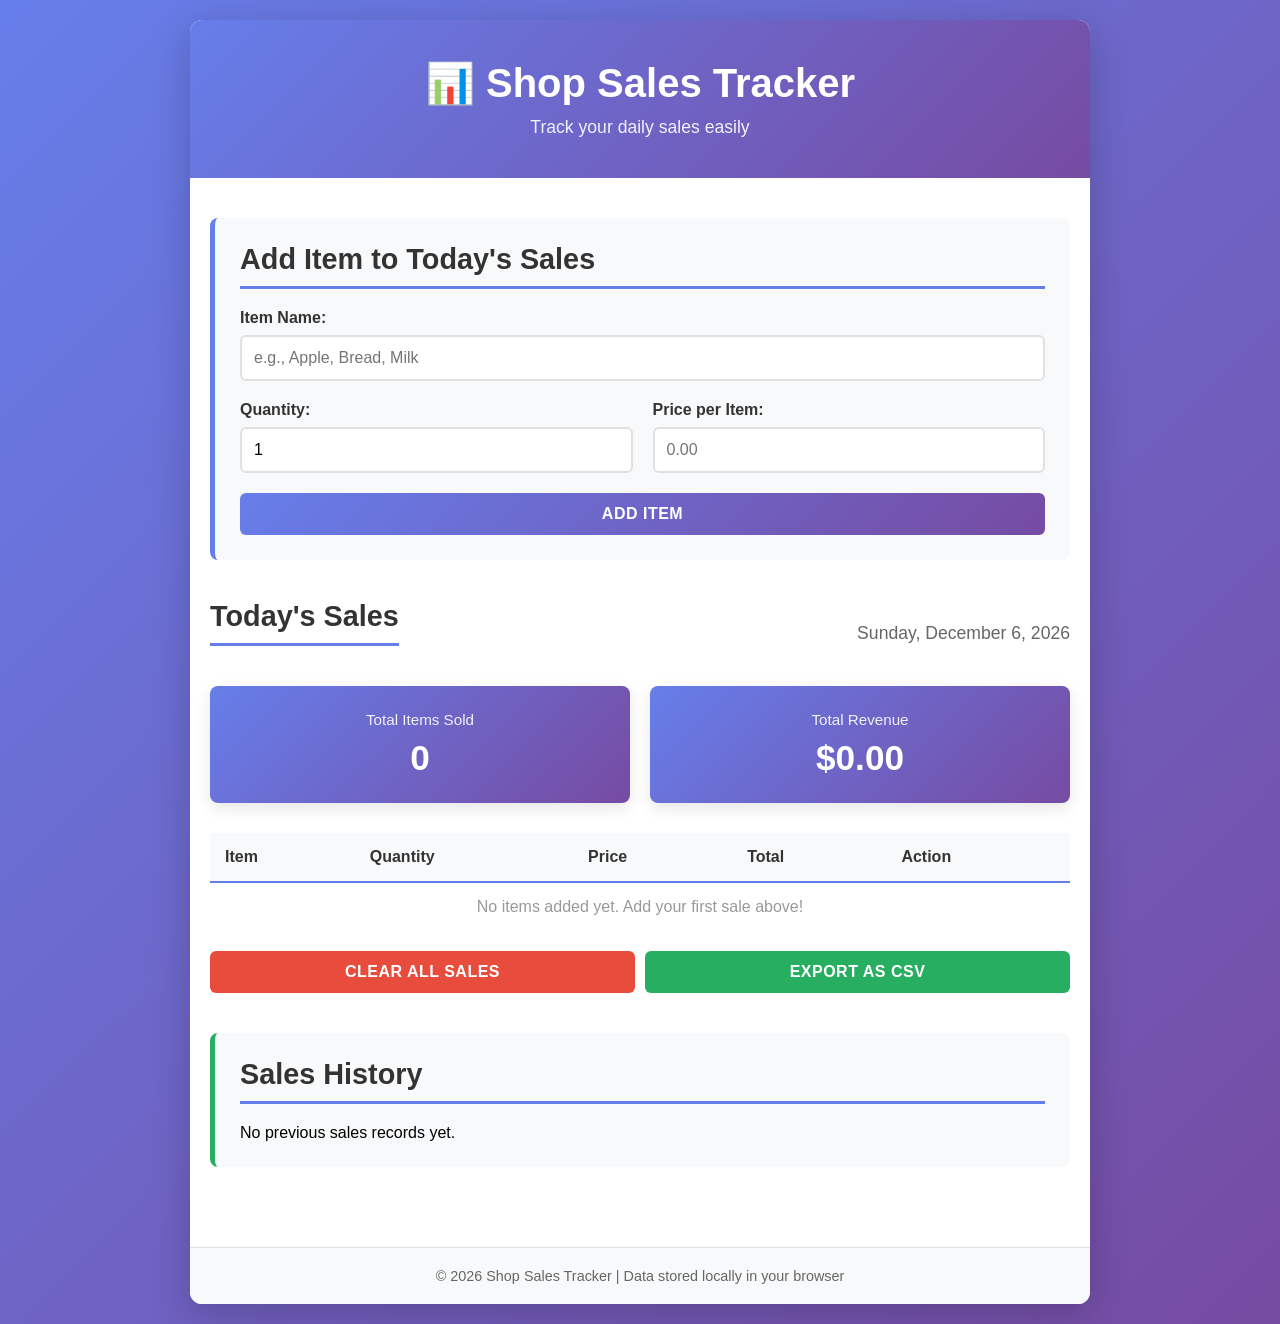
==== index.html @ 763d3d38 "Initial commit: Create shop sales tracker web application" ====
<!DOCTYPE html>
<html lang="en">
<head>
    <meta charset="UTF-8">
    <meta name="viewport" content="width=device-width, initial-scale=1.0">
    <title>Shop Sales Tracker</title>
    <link rel="stylesheet" href="styles.css">
</head>
<body>
    <div class="container">
        <header>
            <h1>📊 Shop Sales Tracker</h1>
            <p class="subtitle">Track your daily sales easily</p>
        </header>

        <main>
            <!-- Input Section -->
            <section class="input-section">
                <h2>Add Item to Today's Sales</h2>
                <form id="itemForm">
                    <div class="form-group">
                        <label for="itemName">Item Name:</label>
                        <input 
                            type="text" 
                            id="itemName" 
                            placeholder="e.g., Apple, Bread, Milk" 
                            required
                        >
                    </div>

                    <div class="form-row">
                        <div class="form-group">
                            <label for="quantity">Quantity:</label>
                            <input 
                                type="number" 
                                id="quantity" 
                                placeholder="1" 
                                min="1" 
                                value="1" 
                                required
                            >
                        </div>

                        <div class="form-group">
                            <label for="price">Price per Item:</label>
                            <input 
                                type="number" 
                                id="price" 
                                placeholder="0.00" 
                                min="0" 
                                step="0.01" 
                                required
                            >
                        </div>
                    </div>

                    <button type="submit" class="btn btn-primary">Add Item</button>
                </form>
            </section>

            <!-- Today's Sales Section -->
            <section class="sales-section">
                <div class="section-header">
                    <h2>Today's Sales</h2>
                    <div class="date-display" id="dateDisplay"></div>
                </div>

                <div id="statsContainer" class="stats-container">
                    <div class="stat-card">
                        <div class="stat-label">Total Items Sold</div>
                        <div class="stat-value" id="totalItems">0</div>
                    </div>
                    <div class="stat-card">
                        <div class="stat-label">Total Revenue</div>
                        <div class="stat-value" id="totalRevenue">$0.00</div>
                    </div>
                </div>

                <div class="list-container">
                    <table id="itemsTable" class="items-table">
                        <thead>
                            <tr>
                                <th>Item</th>
                                <th>Quantity</th>
                                <th>Price</th>
                                <th>Total</th>
                                <th>Action</th>
                            </tr>
                        </thead>
                        <tbody id="itemsList">
                            <tr class="empty-state">
                                <td colspan="5">No items added yet. Add your first sale above!</td>
                            </tr>
                        </tbody>
                    </table>
                </div>

                <div class="button-group">
                    <button id="clearDayBtn" class="btn btn-secondary">Clear All Sales</button>
                    <button id="exportBtn" class="btn btn-success">Export as CSV</button>
                </div>
            </section>

            <!-- Sales History Section -->
            <section class="history-section">
                <h2>Sales History</h2>
                <div id="historyContainer" class="history-container">
                    <p class="empty-state">No previous sales records yet.</p>
                </div>
            </section>
        </main>

        <footer>
            <p>&copy; 2026 Shop Sales Tracker | Data stored locally in your browser</p>
        </footer>
    </div>

    <script src="script.js"></script>
</body>
</html>
---- styles.css ----
* {
    margin: 0;
    padding: 0;
    box-sizing: border-box;
}

body {
    font-family: 'Segoe UI', Tahoma, Geneva, Verdana, sans-serif;
    background: linear-gradient(135deg, #667eea 0%, #764ba2 100%);
    min-height: 100vh;
    padding: 20px;
}

.container {
    max-width: 900px;
    margin: 0 auto;
    background: white;
    border-radius: 12px;
    box-shadow: 0 10px 40px rgba(0, 0, 0, 0.2);
    overflow: hidden;
}

header {
    background: linear-gradient(135deg, #667eea 0%, #764ba2 100%);
    color: white;
    padding: 40px 20px;
    text-align: center;
}

header h1 {
    font-size: 2.5em;
    margin-bottom: 10px;
}

.subtitle {
    font-size: 1.1em;
    opacity: 0.9;
}

main {
    padding: 40px 20px;
}

section {
    margin-bottom: 40px;
}

section h2 {
    color: #333;
    margin-bottom: 20px;
    font-size: 1.8em;
    border-bottom: 3px solid #667eea;
    padding-bottom: 10px;
}

/* Form Styles */
.input-section {
    background: #f8f9fa;
    padding: 25px;
    border-radius: 8px;
    border-left: 5px solid #667eea;
}

.form-group {
    margin-bottom: 20px;
    display: flex;
    flex-direction: column;
}

label {
    font-weight: 600;
    color: #333;
    margin-bottom: 8px;
}

input[type="text"],
input[type="number"] {
    padding: 12px;
    border: 2px solid #e0e0e0;
    border-radius: 6px;
    font-size: 1em;
    transition: all 0.3s ease;
}

input[type="text"]:focus,
input[type="number"]:focus {
    outline: none;
    border-color: #667eea;
    box-shadow: 0 0 5px rgba(102, 126, 234, 0.3);
}

.form-row {
    display: grid;
    grid-template-columns: 1fr 1fr;
    gap: 20px;
}

/* Button Styles */
.btn {
    padding: 12px 24px;
    border: none;
    border-radius: 6px;
    font-size: 1em;
    font-weight: 600;
    cursor: pointer;
    transition: all 0.3s ease;
    text-transform: uppercase;
    letter-spacing: 0.5px;
}

.btn-primary {
    background: linear-gradient(135deg, #667eea 0%, #764ba2 100%);
    color: white;
    width: 100%;
}

.btn-primary:hover {
    transform: translateY(-2px);
    box-shadow: 0 5px 15px rgba(102, 126, 234, 0.4);
}

.btn-primary:active {
    transform: translateY(0);
}

.btn-secondary {
    background: #e74c3c;
    color: white;
}

.btn-secondary:hover {
    background: #c0392b;
}

.btn-success {
    background: #27ae60;
    color: white;
}

.btn-success:hover {
    background: #229954;
}

.btn-danger {
    background: #e74c3c;
    color: white;
    padding: 6px 12px;
    font-size: 0.9em;
}

.btn-danger:hover {
    background: #c0392b;
}

/* Stats Container */
.section-header {
    display: flex;
    justify-content: space-between;
    align-items: center;
    margin-bottom: 20px;
}

.date-display {
    font-size: 1.1em;
    color: #666;
    font-weight: 500;
}

.stats-container {
    display: grid;
    grid-template-columns: repeat(auto-fit, minmax(200px, 1fr));
    gap: 20px;
    margin-bottom: 30px;
}

.stat-card {
    background: linear-gradient(135deg, #667eea 0%, #764ba2 100%);
    color: white;
    padding: 25px;
    border-radius: 8px;
    text-align: center;
    box-shadow: 0 5px 15px rgba(0, 0, 0, 0.1);
}

.stat-label {
    font-size: 0.95em;
    opacity: 0.9;
    margin-bottom: 10px;
}

.stat-value {
    font-size: 2.2em;
    font-weight: 700;
}

/* Table Styles */
.list-container {
    overflow-x: auto;
    margin-bottom: 20px;
}

.items-table {
    width: 100%;
    border-collapse: collapse;
    background: white;
}

.items-table thead {
    background: #f8f9fa;
}

.items-table th {
    padding: 15px;
    text-align: left;
    font-weight: 600;
    color: #333;
    border-bottom: 2px solid #667eea;
}

.items-table td {
    padding: 15px;
    border-bottom: 1px solid #e0e0e0;
}

.items-table tbody tr:hover {
    background: #f8f9fa;
}

.items-table .empty-state {
    text-align: center;
    color: #999;
    padding: 40px 15px;
}

.empty-state td {
    border-bottom: none;
}

/* Button Group */
.button-group {
    display: flex;
    gap: 10px;
    flex-wrap: wrap;
}

.button-group .btn {
    flex: 1;
    min-width: 150px;
}

/* History Section */
.history-section {
    background: #f8f9fa;
    padding: 25px;
    border-radius: 8px;
    border-left: 5px solid #27ae60;
}

.history-container {
    display: grid;
    gap: 15px;
}

.history-card {
    background: white;
    padding: 15px;
    border-radius: 6px;
    border-left: 4px solid #27ae60;
    box-shadow: 0 2px 5px rgba(0, 0, 0, 0.05);
}

.history-date {
    font-weight: 600;
    color: #333;
    margin-bottom: 5px;
}

.history-details {
    color: #666;
    font-size: 0.95em;
}

/* Footer */
footer {
    background: #f8f9fa;
    color: #666;
    text-align: center;
    padding: 20px;
    border-top: 1px solid #e0e0e0;
    font-size: 0.9em;
}

/* Responsive Design */
@media (max-width: 600px) {
    header h1 {
        font-size: 1.8em;
    }

    main {
        padding: 20px;
    }

    section h2 {
        font-size: 1.4em;
    }

    .form-row {
        grid-template-columns: 1fr;
    }

    .section-header {
        flex-direction: column;
        align-items: flex-start;
    }

    .date-display {
        margin-top: 10px;
    }

    .button-group {
        flex-direction: column;
    }

    .button-group .btn {
        width: 100%;
    }

    .items-table {
        font-size: 0.9em;
    }

    .items-table th,
    .items-table td {
        padding: 10px;
    }
}
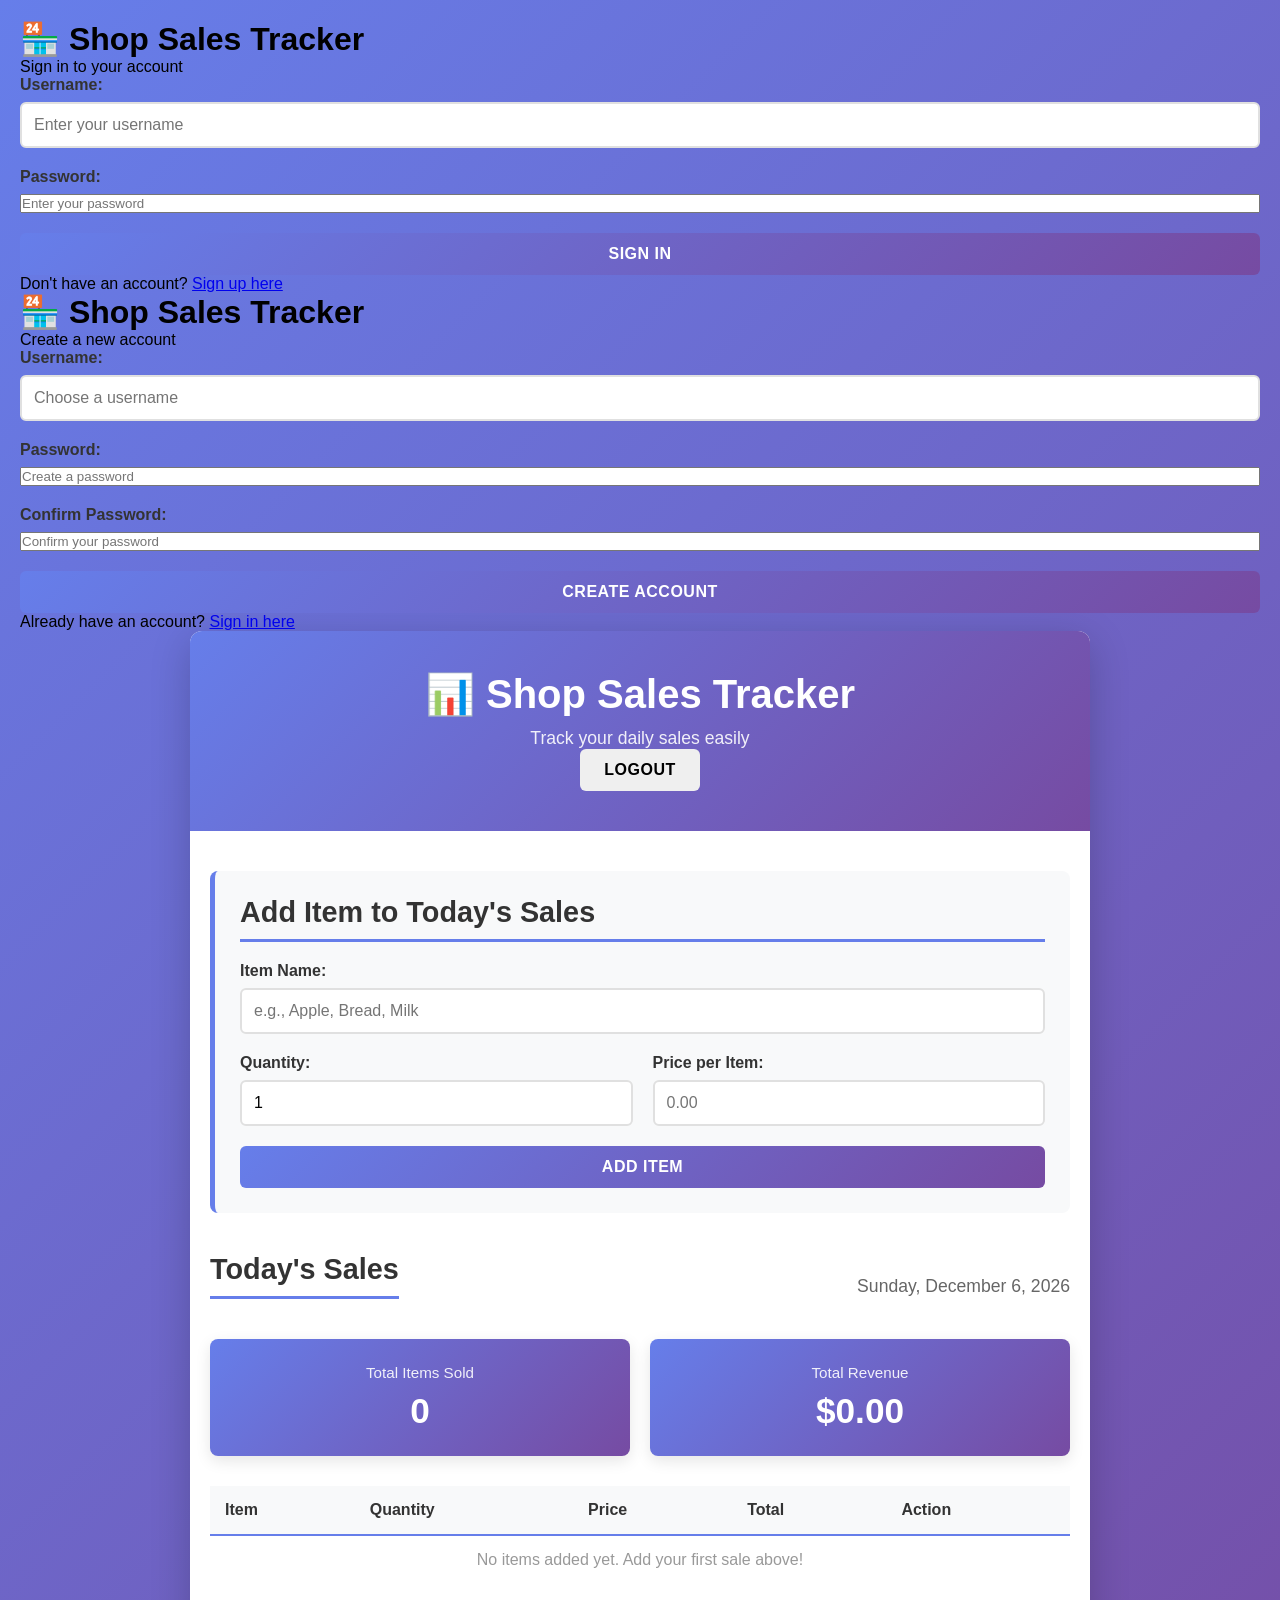
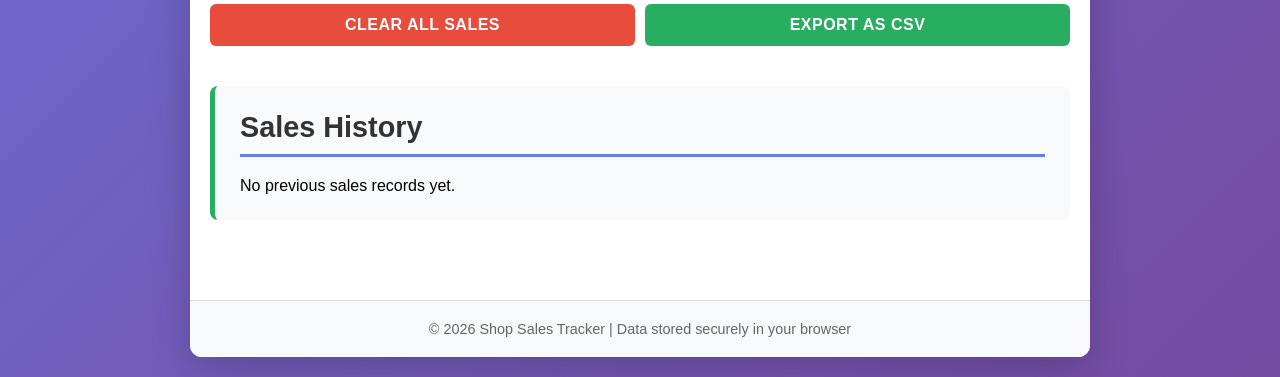
==== commit 8013cf3d: "Add login/signup authentication screens" ====
--- a/index.html
+++ b/index.html
@@ -7,114 +7,211 @@
     <link rel="stylesheet" href="styles.css">
 </head>
 <body>
-    <div class="container">
-        <header>
-            <h1>📊 Shop Sales Tracker</h1>
-            <p class="subtitle">Track your daily sales easily</p>
-        </header>
-
-        <main>
-            <!-- Input Section -->
-            <section class="input-section">
-                <h2>Add Item to Today's Sales</h2>
-                <form id="itemForm">
-                    <div class="form-group">
-                        <label for="itemName">Item Name:</label>
+    <!-- Login Screen -->
+    <div id="loginScreen" class="login-screen active">
+        <div class="login-container">
+            <div class="login-card">
+                <h1 class="login-title">🏪 Shop Sales Tracker</h1>
+                <p class="login-subtitle">Sign in to your account</p>
+
+                <form id="loginForm" class="login-form">
+                    <div class="form-group">
+                        <label for="loginUsername">Username:</label>
                         <input 
                             type="text" 
-                            id="itemName" 
-                            placeholder="e.g., Apple, Bread, Milk" 
-                            required
-                        >
-                    </div>
-
-                    <div class="form-row">
+                            id="loginUsername" 
+                            placeholder="Enter your username" 
+                            required
+                        >
+                    </div>
+
+                    <div class="form-group">
+                        <label for="loginPassword">Password:</label>
+                        <input 
+                            type="password" 
+                            id="loginPassword" 
+                            placeholder="Enter your password" 
+                            required
+                        >
+                    </div>
+
+                    <button type="submit" class="btn btn-primary">Sign In</button>
+                </form>
+
+                <div class="login-footer">
+                    <p>Don't have an account? <a href="#" id="switchToSignup">Sign up here</a></p>
+                </div>
+            </div>
+        </div>
+    </div>
+
+    <!-- Signup Screen -->
+    <div id="signupScreen" class="login-screen">
+        <div class="login-container">
+            <div class="login-card">
+                <h1 class="login-title">🏪 Shop Sales Tracker</h1>
+                <p class="login-subtitle">Create a new account</p>
+
+                <form id="signupForm" class="login-form">
+                    <div class="form-group">
+                        <label for="signupUsername">Username:</label>
+                        <input 
+                            type="text" 
+                            id="signupUsername" 
+                            placeholder="Choose a username" 
+                            required
+                        >
+                    </div>
+
+                    <div class="form-group">
+                        <label for="signupPassword">Password:</label>
+                        <input 
+                            type="password" 
+                            id="signupPassword" 
+                            placeholder="Create a password" 
+                            required
+                        >
+                    </div>
+
+                    <div class="form-group">
+                        <label for="signupConfirmPassword">Confirm Password:</label>
+                        <input 
+                            type="password" 
+                            id="signupConfirmPassword" 
+                            placeholder="Confirm your password" 
+                            required
+                        >
+                    </div>
+
+                    <button type="submit" class="btn btn-primary">Create Account</button>
+                </form>
+
+                <div class="login-footer">
+                    <p>Already have an account? <a href="#" id="switchToLogin">Sign in here</a></p>
+                </div>
+            </div>
+        </div>
+    </div>
+
+    <!-- Main App -->
+    <div id="appScreen" class="app-screen">
+        <div class="container">
+            <header>
+                <div class="header-content">
+                    <div>
+                        <h1>📊 Shop Sales Tracker</h1>
+                        <p class="subtitle">Track your daily sales easily</p>
+                    </div>
+                    <div class="header-right">
+                        <span id="welcomeUser" class="welcome-text"></span>
+                        <button id="logoutBtn" class="btn btn-logout">Logout</button>
+                    </div>
+                </div>
+            </header>
+
+            <main>
+                <!-- Input Section -->
+                <section class="input-section">
+                    <h2>Add Item to Today's Sales</h2>
+                    <form id="itemForm">
                         <div class="form-group">
-                            <label for="quantity">Quantity:</label>
+                            <label for="itemName">Item Name:</label>
                             <input 
-                                type="number" 
-                                id="quantity" 
-                                placeholder="1" 
-                                min="1" 
-                                value="1" 
+                                type="text" 
+                                id="itemName" 
+                                placeholder="e.g., Apple, Bread, Milk" 
                                 required
                             >
                         </div>
 
-                        <div class="form-group">
-                            <label for="price">Price per Item:</label>
-                            <input 
-                                type="number" 
-                                id="price" 
-                                placeholder="0.00" 
-                                min="0" 
-                                step="0.01" 
-                                required
-                            >
-                        </div>
-                    </div>
-
-                    <button type="submit" class="btn btn-primary">Add Item</button>
-                </form>
-            </section>
-
-            <!-- Today's Sales Section -->
-            <section class="sales-section">
-                <div class="section-header">
-                    <h2>Today's Sales</h2>
-                    <div class="date-display" id="dateDisplay"></div>
-                </div>
-
-                <div id="statsContainer" class="stats-container">
-                    <div class="stat-card">
-                        <div class="stat-label">Total Items Sold</div>
-                        <div class="stat-value" id="totalItems">0</div>
-                    </div>
-                    <div class="stat-card">
-                        <div class="stat-label">Total Revenue</div>
-                        <div class="stat-value" id="totalRevenue">$0.00</div>
-                    </div>
-                </div>
-
-                <div class="list-container">
-                    <table id="itemsTable" class="items-table">
-                        <thead>
-                            <tr>
-                                <th>Item</th>
-                                <th>Quantity</th>
-                                <th>Price</th>
-                                <th>Total</th>
-                                <th>Action</th>
-                            </tr>
-                        </thead>
-                        <tbody id="itemsList">
-                            <tr class="empty-state">
-                                <td colspan="5">No items added yet. Add your first sale above!</td>
-                            </tr>
-                        </tbody>
-                    </table>
-                </div>
-
-                <div class="button-group">
-                    <button id="clearDayBtn" class="btn btn-secondary">Clear All Sales</button>
-                    <button id="exportBtn" class="btn btn-success">Export as CSV</button>
-                </div>
-            </section>
-
-            <!-- Sales History Section -->
-            <section class="history-section">
-                <h2>Sales History</h2>
-                <div id="historyContainer" class="history-container">
-                    <p class="empty-state">No previous sales records yet.</p>
-                </div>
-            </section>
-        </main>
-
-        <footer>
-            <p>&copy; 2026 Shop Sales Tracker | Data stored locally in your browser</p>
-        </footer>
+                        <div class="form-row">
+                            <div class="form-group">
+                                <label for="quantity">Quantity:</label>
+                                <input 
+                                    type="number" 
+                                    id="quantity" 
+                                    placeholder="1" 
+                                    min="1" 
+                                    value="1" 
+                                    required
+                                >
+                            </div>
+
+                            <div class="form-group">
+                                <label for="price">Price per Item:</label>
+                                <input 
+                                    type="number" 
+                                    id="price" 
+                                    placeholder="0.00" 
+                                    min="0" 
+                                    step="0.01" 
+                                    required
+                                >
+                            </div>
+                        </div>
+
+                        <button type="submit" class="btn btn-primary">Add Item</button>
+                    </form>
+                </section>
+
+                <!-- Today's Sales Section -->
+                <section class="sales-section">
+                    <div class="section-header">
+                        <h2>Today's Sales</h2>
+                        <div class="date-display" id="dateDisplay"></div>
+                    </div>
+
+                    <div id="statsContainer" class="stats-container">
+                        <div class="stat-card">
+                            <div class="stat-label">Total Items Sold</div>
+                            <div class="stat-value" id="totalItems">0</div>
+                        </div>
+                        <div class="stat-card">
+                            <div class="stat-label">Total Revenue</div>
+                            <div class="stat-value" id="totalRevenue">$0.00</div>
+                        </div>
+                    </div>
+
+                    <div class="list-container">
+                        <table id="itemsTable" class="items-table">
+                            <thead>
+                                <tr>
+                                    <th>Item</th>
+                                    <th>Quantity</th>
+                                    <th>Price</th>
+                                    <th>Total</th>
+                                    <th>Action</th>
+                                </tr>
+                            </thead>
+                            <tbody id="itemsList">
+                                <tr class="empty-state">
+                                    <td colspan="5">No items added yet. Add your first sale above!</td>
+                                </tr>
+                            </tbody>
+                        </table>
+                    </div>
+
+                    <div class="button-group">
+                        <button id="clearDayBtn" class="btn btn-secondary">Clear All Sales</button>
+                        <button id="exportBtn" class="btn btn-success">Export as CSV</button>
+                    </div>
+                </section>
+
+                <!-- Sales History Section -->
+                <section class="history-section">
+                    <h2>Sales History</h2>
+                    <div id="historyContainer" class="history-container">
+                        <p class="empty-state">No previous sales records yet.</p>
+                    </div>
+                </section>
+            </main>
+
+            <footer>
+                <p>&copy; 2026 Shop Sales Tracker | Data stored securely in your browser</p>
+            </footer>
+        </div>
     </div>
 
     <script src="script.js"></script>
 </body>
-</html>+</html>
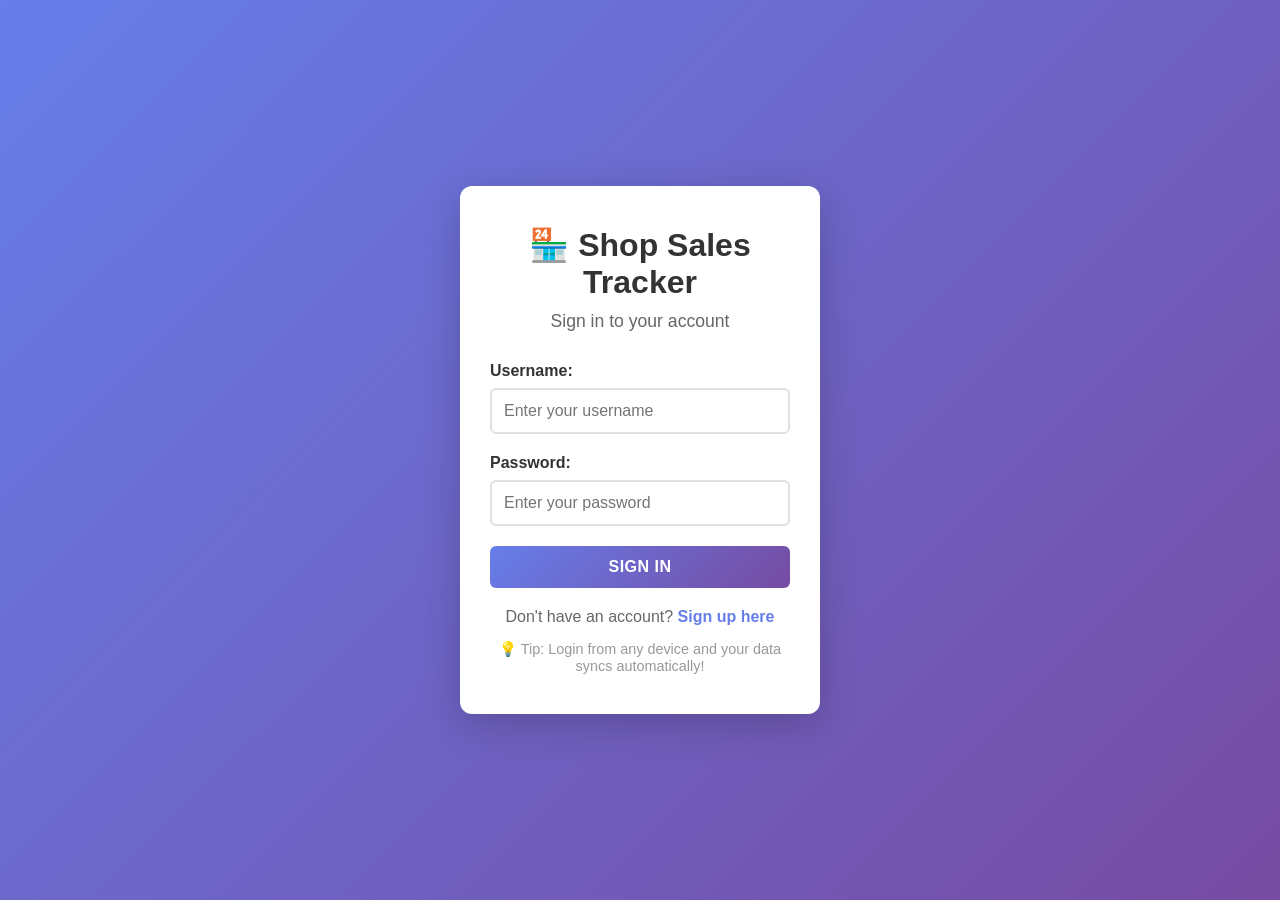
==== commit b6e01fb3: "Add login/signup screens with multi-device support info" ====
--- a/index.html
+++ b/index.html
@@ -40,6 +40,9 @@
 
                 <div class="login-footer">
                     <p>Don't have an account? <a href="#" id="switchToSignup">Sign up here</a></p>
+                    <p style="margin-top: 15px; font-size: 0.9em; color: #999;">
+                        💡 Tip: Login from any device and your data syncs automatically!
+                    </p>
                 </div>
             </div>
         </div>
@@ -58,7 +61,7 @@
                         <input 
                             type="text" 
                             id="signupUsername" 
-                            placeholder="Choose a username" 
+                            placeholder="Choose a username (min 3 characters)" 
                             required
                         >
                     </div>
@@ -68,7 +71,7 @@
                         <input 
                             type="password" 
                             id="signupPassword" 
-                            placeholder="Create a password" 
+                            placeholder="Create a password (min 4 characters)" 
                             required
                         >
                     </div>
@@ -207,7 +210,7 @@
             </main>
 
             <footer>
-                <p>&copy; 2026 Shop Sales Tracker | Data stored securely in your browser</p>
+                <p>&copy; 2026 Shop Sales Tracker | Multi-Device Sync • Secure • Always Available</p>
             </footer>
         </div>
     </div>
--- a/styles.css
+++ b/styles.css
@@ -9,6 +9,93 @@
     background: linear-gradient(135deg, #667eea 0%, #764ba2 100%);
     min-height: 100vh;
     padding: 20px;
+}
+
+/* Login Screen Styles */
+.login-screen {
+    display: none;
+    position: fixed;
+    top: 0;
+    left: 0;
+    right: 0;
+    bottom: 0;
+    background: linear-gradient(135deg, #667eea 0%, #764ba2 100%);
+    z-index: 1000;
+}
+
+.login-screen.active {
+    display: flex;
+    align-items: center;
+    justify-content: center;
+}
+
+.login-container {
+    width: 100%;
+    max-width: 400px;
+    padding: 20px;
+}
+
+.login-card {
+    background: white;
+    border-radius: 12px;
+    box-shadow: 0 10px 40px rgba(0, 0, 0, 0.2);
+    padding: 40px 30px;
+    animation: slideUp 0.4s ease;
+}
+
+@keyframes slideUp {
+    from {
+        opacity: 0;
+        transform: translateY(30px);
+    }
+    to {
+        opacity: 1;
+        transform: translateY(0);
+    }
+}
+
+.login-title {
+    font-size: 2em;
+    color: #333;
+    margin-bottom: 10px;
+    text-align: center;
+}
+
+.login-subtitle {
+    text-align: center;
+    color: #666;
+    margin-bottom: 30px;
+    font-size: 1.1em;
+}
+
+.login-form {
+    margin-bottom: 20px;
+}
+
+.login-footer {
+    text-align: center;
+    color: #666;
+}
+
+.login-footer a {
+    color: #667eea;
+    text-decoration: none;
+    font-weight: 600;
+    cursor: pointer;
+    transition: color 0.3s ease;
+}
+
+.login-footer a:hover {
+    color: #764ba2;
+}
+
+/* App Screen */
+.app-screen {
+    display: none;
+}
+
+.app-screen.active {
+    display: block;
 }
 
 .container {
@@ -24,7 +111,13 @@
     background: linear-gradient(135deg, #667eea 0%, #764ba2 100%);
     color: white;
     padding: 40px 20px;
-    text-align: center;
+}
+
+.header-content {
+    display: flex;
+    justify-content: space-between;
+    align-items: center;
+    gap: 20px;
 }
 
 header h1 {
@@ -35,6 +128,30 @@
 .subtitle {
     font-size: 1.1em;
     opacity: 0.9;
+}
+
+.header-right {
+    display: flex;
+    align-items: center;
+    gap: 20px;
+}
+
+.welcome-text {
+    font-size: 1em;
+    opacity: 0.9;
+    white-space: nowrap;
+}
+
+.btn-logout {
+    background: rgba(255, 255, 255, 0.2);
+    color: white;
+    border: 2px solid white;
+    padding: 8px 16px;
+    font-size: 0.9em;
+}
+
+.btn-logout:hover {
+    background: rgba(255, 255, 255, 0.3);
 }
 
 main {
@@ -74,7 +191,8 @@
 }
 
 input[type="text"],
-input[type="number"] {
+input[type="number"],
+input[type="password"] {
     padding: 12px;
     border: 2px solid #e0e0e0;
     border-radius: 6px;
@@ -83,7 +201,8 @@
 }
 
 input[type="text"]:focus,
-input[type="number"]:focus {
+input[type="number"]:focus,
+input[type="password"]:focus {
     outline: none;
     border-color: #667eea;
     box-shadow: 0 0 5px rgba(102, 126, 234, 0.3);
@@ -296,6 +415,17 @@
         font-size: 1.8em;
     }
 
+    .header-content {
+        flex-direction: column;
+        align-items: flex-start;
+    }
+
+    .header-right {
+        width: 100%;
+        flex-direction: column;
+        align-items: flex-start;
+    }
+
     main {
         padding: 20px;
     }
@@ -333,4 +463,12 @@
     .items-table td {
         padding: 10px;
     }
-}+
+    .login-card {
+        padding: 30px 20px;
+    }
+
+    .login-title {
+        font-size: 1.6em;
+    }
+}
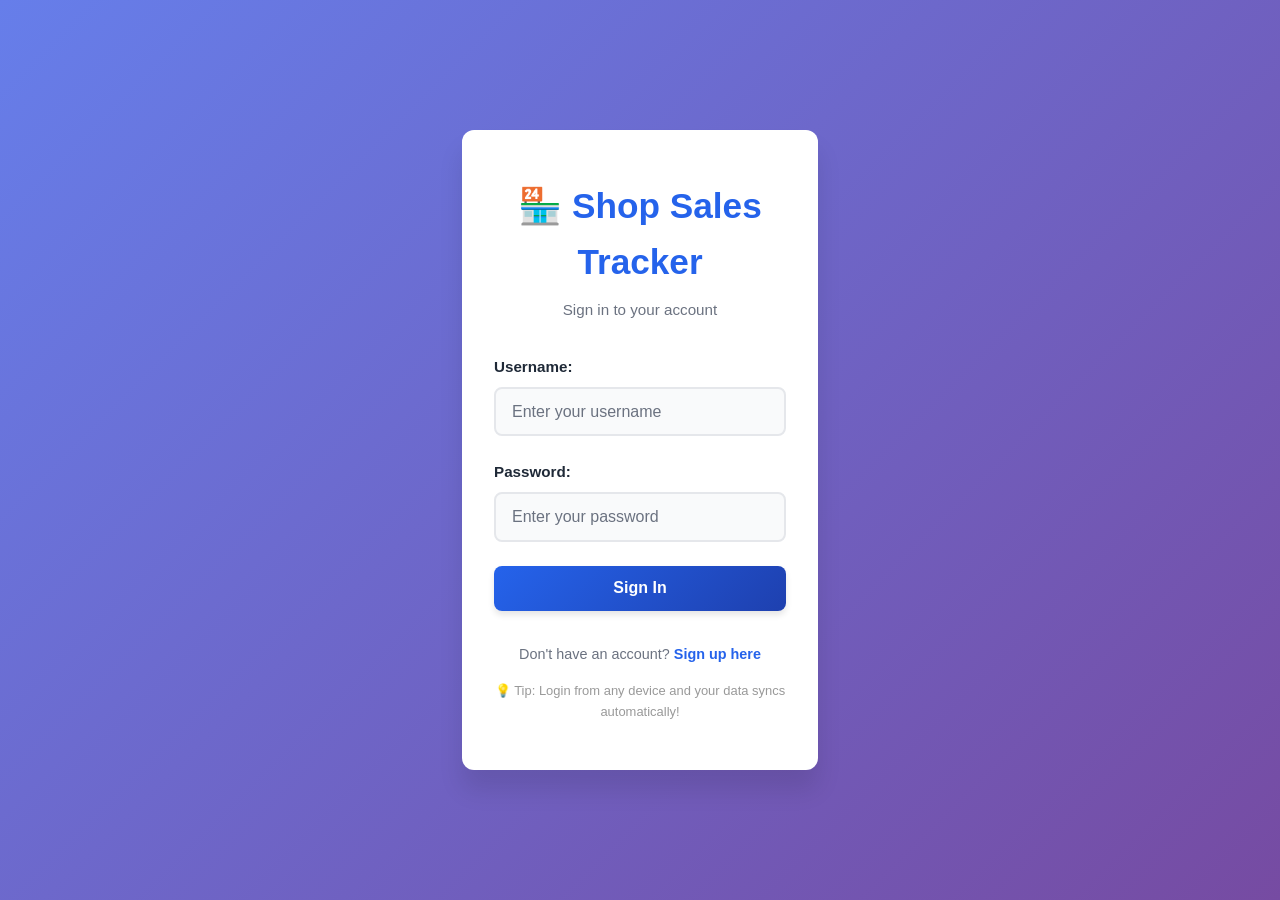
==== commit ce539550: "Add link to purchases.html in index.html" ====
--- a/index.html
+++ b/index.html
@@ -5,6 +5,7 @@
     <meta name="viewport" content="width=device-width, initial-scale=1.0">
     <title>Shop Sales Tracker</title>
     <link rel="stylesheet" href="styles.css">
+    <a href="purchases.html">purchases</a>
 </head>
 <body>
     <!-- Login Screen -->
@@ -141,7 +142,7 @@
                             </div>
 
                             <div class="form-group">
-                                <label for="price">Price per Item:</label>
+                                <label for="price">Price per Item (TSh):</label>
                                 <input 
                                     type="number" 
                                     id="price" 
@@ -168,10 +169,6 @@
                         <div class="stat-card">
                             <div class="stat-label">Total Items Sold</div>
                             <div class="stat-value" id="totalItems">0</div>
-                        </div>
-                        <div class="stat-card">
-                            <div class="stat-label">Total Revenue</div>
-                            <div class="stat-value" id="totalRevenue">$0.00</div>
                         </div>
                     </div>
 
--- a/styles.css
+++ b/styles.css
@@ -1,95 +1,161 @@
+/* ========================================
+   MODERN SHOP SALES TRACKER - STYLESHEET
+   ======================================== */
+
+/* Reset & Root Variables */
 * {
     margin: 0;
     padding: 0;
     box-sizing: border-box;
 }
 
+:root {
+    /* Modern Color Palette */
+    --primary-color: #2563eb;      /* Modern Blue */
+    --primary-dark: #1e40af;       /* Dark Blue */
+    --primary-light: #3b82f6;      /* Light Blue */
+    --success-color: #10b981;      /* Emerald Green */
+    --danger-color: #ef4444;       /* Red */
+    --warning-color: #f59e0b;      /* Amber */
+    --secondary-color: #8b5cf6;    /* Purple */
+    
+    /* Neutral Colors */
+    --text-primary: #1f2937;       /* Dark Gray */
+    --text-secondary: #6b7280;     /* Medium Gray */
+    --bg-primary: #ffffff;         /* White */
+    --bg-secondary: #f9fafb;       /* Light Gray */
+    --bg-tertiary: #f3f4f6;        /* Lighter Gray */
+    --border-color: #e5e7eb;       /* Border Gray */
+    
+    /* Shadows */
+    --shadow-sm: 0 1px 2px rgba(0, 0, 0, 0.05);
+    --shadow-md: 0 4px 6px rgba(0, 0, 0, 0.1);
+    --shadow-lg: 0 10px 15px rgba(0, 0, 0, 0.1);
+    --shadow-xl: 0 20px 25px rgba(0, 0, 0, 0.1);
+    
+    /* Transitions */
+    --transition: all 0.3s cubic-bezier(0.4, 0, 0.2, 1);
+}
+
+html {
+    scroll-behavior: smooth;
+}
+
 body {
-    font-family: 'Segoe UI', Tahoma, Geneva, Verdana, sans-serif;
-    background: linear-gradient(135deg, #667eea 0%, #764ba2 100%);
+    font-family: -apple-system, BlinkMacSystemFont, 'Segoe UI', Roboto, 'Helvetica Neue', Arial, sans-serif;
+    background: linear-gradient(135deg, #f9fafb 0%, #f3f4f6 100%);
+    color: var(--text-primary);
+    line-height: 1.6;
     min-height: 100vh;
-    padding: 20px;
-}
-
-/* Login Screen Styles */
+}
+
+/* ========================================
+   LOGIN & SIGNUP SCREENS
+   ======================================== */
+
 .login-screen {
     display: none;
     position: fixed;
     top: 0;
     left: 0;
-    right: 0;
-    bottom: 0;
+    width: 100%;
+    height: 100%;
     background: linear-gradient(135deg, #667eea 0%, #764ba2 100%);
     z-index: 1000;
+    align-items: center;
+    justify-content: center;
+    animation: fadeIn 0.3s ease;
 }
 
 .login-screen.active {
     display: flex;
-    align-items: center;
-    justify-content: center;
 }
 
 .login-container {
     width: 100%;
-    max-width: 400px;
-    padding: 20px;
+    max-width: 420px;
+    padding: 2rem;
 }
 
 .login-card {
-    background: white;
+    background: var(--bg-primary);
     border-radius: 12px;
-    box-shadow: 0 10px 40px rgba(0, 0, 0, 0.2);
-    padding: 40px 30px;
+    padding: 3rem 2rem;
+    box-shadow: var(--shadow-xl);
     animation: slideUp 0.4s ease;
 }
 
-@keyframes slideUp {
-    from {
-        opacity: 0;
-        transform: translateY(30px);
-    }
-    to {
-        opacity: 1;
-        transform: translateY(0);
-    }
-}
-
 .login-title {
-    font-size: 2em;
-    color: #333;
-    margin-bottom: 10px;
+    font-size: 2.2rem;
+    font-weight: 700;
+    color: var(--primary-color);
     text-align: center;
+    margin-bottom: 0.5rem;
 }
 
 .login-subtitle {
     text-align: center;
-    color: #666;
-    margin-bottom: 30px;
-    font-size: 1.1em;
-}
-
-.login-form {
-    margin-bottom: 20px;
+    color: var(--text-secondary);
+    font-size: 0.95rem;
+    margin-bottom: 2rem;
+}
+
+.login-form .form-group {
+    margin-bottom: 1.5rem;
+}
+
+.login-form label {
+    display: block;
+    font-weight: 600;
+    color: var(--text-primary);
+    margin-bottom: 0.5rem;
+    font-size: 0.95rem;
+}
+
+.login-form input {
+    width: 100%;
+    padding: 0.85rem 1rem;
+    border: 2px solid var(--border-color);
+    border-radius: 8px;
+    font-size: 1rem;
+    transition: var(--transition);
+    background: var(--bg-secondary);
+}
+
+.login-form input:focus {
+    outline: none;
+    border-color: var(--primary-color);
+    background: var(--bg-primary);
+    box-shadow: 0 0 0 3px rgba(37, 99, 235, 0.1);
+}
+
+.login-form input::placeholder {
+    color: var(--text-secondary);
 }
 
 .login-footer {
     text-align: center;
-    color: #666;
+    margin-top: 2rem;
+    color: var(--text-secondary);
+    font-size: 0.9rem;
 }
 
 .login-footer a {
-    color: #667eea;
+    color: var(--primary-color);
+    font-weight: 600;
     text-decoration: none;
-    font-weight: 600;
-    cursor: pointer;
-    transition: color 0.3s ease;
+    transition: var(--transition);
 }
 
 .login-footer a:hover {
-    color: #764ba2;
-}
-
-/* App Screen */
+    color: var(--primary-dark);
+    text-decoration: underline;
+}
+
+/* ========================================
+   APP SCREEN & HEADER
+   ======================================== */
+
 .app-screen {
     display: none;
 }
@@ -99,376 +165,603 @@
 }
 
 .container {
-    max-width: 900px;
+    max-width: 1200px;
     margin: 0 auto;
-    background: white;
-    border-radius: 12px;
-    box-shadow: 0 10px 40px rgba(0, 0, 0, 0.2);
-    overflow: hidden;
+    padding: 0 1.5rem;
 }
 
 header {
-    background: linear-gradient(135deg, #667eea 0%, #764ba2 100%);
-    color: white;
-    padding: 40px 20px;
+    background: var(--bg-primary);
+    border-bottom: 1px solid var(--border-color);
+    padding: 1.5rem 0;
+    box-shadow: var(--shadow-sm);
+    position: sticky;
+    top: 0;
+    z-index: 100;
 }
 
 .header-content {
+    max-width: 1200px;
+    margin: 0 auto;
+    padding: 0 1.5rem;
     display: flex;
     justify-content: space-between;
     align-items: center;
-    gap: 20px;
 }
 
 header h1 {
-    font-size: 2.5em;
-    margin-bottom: 10px;
+    font-size: 1.8rem;
+    font-weight: 700;
+    color: var(--primary-color);
+    margin-bottom: 0.25rem;
 }
 
 .subtitle {
-    font-size: 1.1em;
-    opacity: 0.9;
+    color: var(--text-secondary);
+    font-size: 0.9rem;
+    margin: 0;
 }
 
 .header-right {
     display: flex;
     align-items: center;
-    gap: 20px;
+    gap: 1.5rem;
 }
 
 .welcome-text {
-    font-size: 1em;
-    opacity: 0.9;
-    white-space: nowrap;
-}
-
-.btn-logout {
-    background: rgba(255, 255, 255, 0.2);
-    color: white;
-    border: 2px solid white;
-    padding: 8px 16px;
-    font-size: 0.9em;
-}
-
-.btn-logout:hover {
-    background: rgba(255, 255, 255, 0.3);
-}
+    color: var(--text-secondary);
+    font-weight: 500;
+}
+
+/* ========================================
+   MAIN CONTENT
+   ======================================== */
 
 main {
-    padding: 40px 20px;
+    padding: 2rem 0;
 }
 
 section {
-    margin-bottom: 40px;
+    background: var(--bg-primary);
+    border-radius: 12px;
+    padding: 2rem;
+    margin-bottom: 2rem;
+    box-shadow: var(--shadow-md);
+    animation: slideUp 0.4s ease;
 }
 
 section h2 {
-    color: #333;
-    margin-bottom: 20px;
-    font-size: 1.8em;
-    border-bottom: 3px solid #667eea;
-    padding-bottom: 10px;
-}
-
-/* Form Styles */
-.input-section {
-    background: #f8f9fa;
-    padding: 25px;
+    font-size: 1.5rem;
+    font-weight: 700;
+    color: var(--text-primary);
+    margin-bottom: 1.5rem;
+    display: flex;
+    align-items: center;
+    gap: 0.75rem;
+}
+
+/* ========================================
+   FORM STYLING
+   ======================================== */
+
+.form-group {
+    margin-bottom: 1.5rem;
+}
+
+.form-group label {
+    display: block;
+    font-weight: 600;
+    color: var(--text-primary);
+    margin-bottom: 0.5rem;
+    font-size: 0.95rem;
+}
+
+.form-group input,
+.form-group textarea,
+.form-group select {
+    width: 100%;
+    padding: 0.85rem 1rem;
+    border: 2px solid var(--border-color);
     border-radius: 8px;
-    border-left: 5px solid #667eea;
-}
-
-.form-group {
-    margin-bottom: 20px;
-    display: flex;
-    flex-direction: column;
-}
-
-label {
-    font-weight: 600;
-    color: #333;
-    margin-bottom: 8px;
-}
-
-input[type="text"],
-input[type="number"],
-input[type="password"] {
-    padding: 12px;
-    border: 2px solid #e0e0e0;
-    border-radius: 6px;
-    font-size: 1em;
-    transition: all 0.3s ease;
-}
-
-input[type="text"]:focus,
-input[type="number"]:focus,
-input[type="password"]:focus {
+    font-size: 1rem;
+    font-family: inherit;
+    transition: var(--transition);
+    background: var(--bg-secondary);
+}
+
+.form-group input:focus,
+.form-group textarea:focus,
+.form-group select:focus {
     outline: none;
-    border-color: #667eea;
-    box-shadow: 0 0 5px rgba(102, 126, 234, 0.3);
+    border-color: var(--primary-color);
+    background: var(--bg-primary);
+    box-shadow: 0 0 0 3px rgba(37, 99, 235, 0.1);
+}
+
+.form-group input::placeholder,
+.form-group textarea::placeholder {
+    color: var(--text-secondary);
 }
 
 .form-row {
     display: grid;
     grid-template-columns: 1fr 1fr;
-    gap: 20px;
-}
-
-/* Button Styles */
+    gap: 1.5rem;
+}
+
+@media (max-width: 640px) {
+    .form-row {
+        grid-template-columns: 1fr;
+    }
+}
+
+/* ========================================
+   BUTTONS
+   ======================================== */
+
 .btn {
-    padding: 12px 24px;
+    padding: 0.85rem 1.5rem;
     border: none;
-    border-radius: 6px;
-    font-size: 1em;
+    border-radius: 8px;
+    font-size: 1rem;
     font-weight: 600;
     cursor: pointer;
-    transition: all 0.3s ease;
-    text-transform: uppercase;
-    letter-spacing: 0.5px;
+    transition: var(--transition);
+    display: inline-block;
+    text-align: center;
+    text-decoration: none;
+    user-select: none;
+}
+
+.btn:active {
+    transform: scale(0.98);
 }
 
 .btn-primary {
-    background: linear-gradient(135deg, #667eea 0%, #764ba2 100%);
+    background: linear-gradient(135deg, var(--primary-color) 0%, var(--primary-dark) 100%);
     color: white;
     width: 100%;
+    box-shadow: var(--shadow-md);
 }
 
 .btn-primary:hover {
     transform: translateY(-2px);
-    box-shadow: 0 5px 15px rgba(102, 126, 234, 0.4);
-}
-
-.btn-primary:active {
-    transform: translateY(0);
+    box-shadow: var(--shadow-lg);
 }
 
 .btn-secondary {
-    background: #e74c3c;
+    background: var(--secondary-color);
     color: white;
+    box-shadow: var(--shadow-sm);
 }
 
 .btn-secondary:hover {
-    background: #c0392b;
+    background: #7c3aed;
+    transform: translateY(-2px);
+    box-shadow: var(--shadow-md);
 }
 
 .btn-success {
-    background: #27ae60;
+    background: var(--success-color);
     color: white;
+    box-shadow: var(--shadow-sm);
 }
 
 .btn-success:hover {
-    background: #229954;
+    background: #059669;
+    transform: translateY(-2px);
+    box-shadow: var(--shadow-md);
 }
 
 .btn-danger {
-    background: #e74c3c;
+    background: var(--danger-color);
     color: white;
-    padding: 6px 12px;
-    font-size: 0.9em;
+    padding: 0.6rem 1.2rem;
+    font-size: 0.9rem;
+    box-shadow: var(--shadow-sm);
 }
 
 .btn-danger:hover {
-    background: #c0392b;
-}
-
-/* Stats Container */
+    background: #dc2626;
+    transform: translateY(-2px);
+    box-shadow: var(--shadow-md);
+}
+
+.btn-logout {
+    background: var(--text-secondary);
+    color: white;
+    padding: 0.6rem 1.2rem;
+    font-size: 0.9rem;
+}
+
+.btn-logout:hover {
+    background: var(--text-primary);
+    transform: translateY(-2px);
+}
+
+.button-group {
+    display: flex;
+    gap: 1rem;
+    margin-top: 1.5rem;
+}
+
+.button-group .btn {
+    width: 100%;
+}
+
+@media (max-width: 640px) {
+    .button-group {
+        flex-direction: column;
+    }
+}
+
+/* ========================================
+   STATS & CARDS
+   ======================================== */
+
 .section-header {
     display: flex;
     justify-content: space-between;
     align-items: center;
-    margin-bottom: 20px;
+    margin-bottom: 1.5rem;
 }
 
 .date-display {
-    font-size: 1.1em;
-    color: #666;
+    color: var(--text-secondary);
+    font-size: 0.95rem;
     font-weight: 500;
 }
 
 .stats-container {
     display: grid;
     grid-template-columns: repeat(auto-fit, minmax(200px, 1fr));
-    gap: 20px;
-    margin-bottom: 30px;
+    gap: 1.5rem;
+    margin-bottom: 2rem;
 }
 
 .stat-card {
-    background: linear-gradient(135deg, #667eea 0%, #764ba2 100%);
+    background: linear-gradient(135deg, var(--primary-light) 0%, var(--primary-color) 100%);
     color: white;
-    padding: 25px;
-    border-radius: 8px;
+    padding: 1.5rem;
+    border-radius: 12px;
+    box-shadow: var(--shadow-md);
     text-align: center;
-    box-shadow: 0 5px 15px rgba(0, 0, 0, 0.1);
+    transition: var(--transition);
+}
+
+.stat-card:hover {
+    transform: translateY(-4px);
+    box-shadow: var(--shadow-lg);
 }
 
 .stat-label {
-    font-size: 0.95em;
+    font-size: 0.9rem;
+    font-weight: 500;
     opacity: 0.9;
-    margin-bottom: 10px;
+    margin-bottom: 0.5rem;
 }
 
 .stat-value {
-    font-size: 2.2em;
+    font-size: 2.2rem;
     font-weight: 700;
 }
 
-/* Table Styles */
+/* ========================================
+   TABLES
+   ======================================== */
+
 .list-container {
     overflow-x: auto;
-    margin-bottom: 20px;
-}
-
-.items-table {
+    margin-bottom: 1.5rem;
+}
+
+.items-table,
+.history-items-table {
     width: 100%;
     border-collapse: collapse;
-    background: white;
-}
-
-.items-table thead {
-    background: #f8f9fa;
-}
-
-.items-table th {
-    padding: 15px;
+    font-size: 0.95rem;
+}
+
+.items-table thead,
+.history-items-table thead {
+    background: var(--bg-tertiary);
+    border-bottom: 2px solid var(--border-color);
+}
+
+.items-table th,
+.history-items-table th {
+    padding: 1rem;
     text-align: left;
     font-weight: 600;
-    color: #333;
-    border-bottom: 2px solid #667eea;
-}
-
-.items-table td {
-    padding: 15px;
-    border-bottom: 1px solid #e0e0e0;
-}
-
-.items-table tbody tr:hover {
-    background: #f8f9fa;
-}
-
-.items-table .empty-state {
+    color: var(--text-primary);
+}
+
+.items-table td,
+.history-items-table td {
+    padding: 1rem;
+    border-bottom: 1px solid var(--border-color);
+    color: var(--text-primary);
+}
+
+.items-table tbody tr:hover,
+.history-items-table tbody tr:hover {
+    background: var(--bg-secondary);
+    transition: var(--transition);
+}
+
+.empty-state {
     text-align: center;
-    color: #999;
-    padding: 40px 15px;
-}
-
-.empty-state td {
-    border-bottom: none;
-}
-
-/* Button Group */
-.button-group {
-    display: flex;
-    gap: 10px;
-    flex-wrap: wrap;
-}
-
-.button-group .btn {
-    flex: 1;
-    min-width: 150px;
-}
-
-/* History Section */
-.history-section {
-    background: #f8f9fa;
-    padding: 25px;
-    border-radius: 8px;
-    border-left: 5px solid #27ae60;
-}
+    color: var(--text-secondary);
+    padding: 2rem 1rem;
+    font-style: italic;
+}
+
+/* ========================================
+   HISTORY SECTION
+   ======================================== */
 
 .history-container {
     display: grid;
-    gap: 15px;
+    gap: 1rem;
 }
 
 .history-card {
-    background: white;
-    padding: 15px;
-    border-radius: 6px;
-    border-left: 4px solid #27ae60;
-    box-shadow: 0 2px 5px rgba(0, 0, 0, 0.05);
+    border: 1px solid var(--border-color);
+    border-radius: 10px;
+    overflow: hidden;
+    transition: var(--transition);
+}
+
+.history-card:hover {
+    box-shadow: var(--shadow-md);
+    border-color: var(--primary-light);
+}
+
+.history-header {
+    display: flex;
+    justify-content: space-between;
+    align-items: center;
+    padding: 1.25rem;
+    background: var(--bg-tertiary);
+    cursor: pointer;
+    user-select: none;
 }
 
 .history-date {
     font-weight: 600;
-    color: #333;
-    margin-bottom: 5px;
-}
-
-.history-details {
-    color: #666;
-    font-size: 0.95em;
-}
-
-/* Footer */
+    color: var(--primary-color);
+    min-width: 150px;
+}
+
+.history-summary {
+    flex: 1;
+    color: var(--text-secondary);
+    font-size: 0.9rem;
+    text-align: center;
+}
+
+.history-toggle {
+    color: var(--text-secondary);
+    font-size: 0.9rem;
+    transition: transform 0.3s ease;
+}
+
+.history-details-list {
+    max-height: 0;
+    overflow: hidden;
+    transition: max-height 0.3s ease;
+    background: var(--bg-primary);
+}
+
+.history-details-list.visible {
+    max-height: 500px;
+}
+
+.history-details-list table {
+    width: 100%;
+    border-collapse: collapse;
+}
+
+.history-details-list thead {
+    background: var(--bg-tertiary);
+    border-bottom: 1px solid var(--border-color);
+}
+
+.history-details-list th {
+    padding: 0.75rem 1.25rem;
+    text-align: left;
+    font-weight: 600;
+    font-size: 0.85rem;
+    color: var(--text-secondary);
+}
+
+.history-details-list td {
+    padding: 0.75rem 1.25rem;
+    border-bottom: 1px solid var(--border-color);
+    font-size: 0.9rem;
+}
+
+/* ========================================
+   FOOTER
+   ======================================== */
+
 footer {
-    background: #f8f9fa;
-    color: #666;
     text-align: center;
-    padding: 20px;
-    border-top: 1px solid #e0e0e0;
-    font-size: 0.9em;
-}
-
-/* Responsive Design */
-@media (max-width: 600px) {
-    header h1 {
-        font-size: 1.8em;
-    }
-
+    padding: 2rem 1.5rem;
+    color: var(--text-secondary);
+    border-top: 1px solid var(--border-color);
+    margin-top: 3rem;
+    background: var(--bg-secondary);
+}
+
+footer p {
+    margin: 0;
+    font-size: 0.9rem;
+}
+
+/* ========================================
+   ANIMATIONS
+   ======================================== */
+
+@keyframes fadeIn {
+    from {
+        opacity: 0;
+    }
+    to {
+        opacity: 1;
+    }
+}
+
+@keyframes slideUp {
+    from {
+        opacity: 0;
+        transform: translateY(20px);
+    }
+    to {
+        opacity: 1;
+        transform: translateY(0);
+    }
+}
+
+@keyframes slideInRight {
+    from {
+        transform: translateX(400px);
+        opacity: 0;
+    }
+    to {
+        transform: translateX(0);
+        opacity: 1;
+    }
+}
+
+@keyframes slideOutRight {
+    from {
+        transform: translateX(0);
+        opacity: 1;
+    }
+    to {
+        transform: translateX(400px);
+        opacity: 0;
+    }
+}
+
+/* ========================================
+   RESPONSIVE DESIGN
+   ======================================== */
+
+@media (max-width: 768px) {
     .header-content {
         flex-direction: column;
-        align-items: flex-start;
+        gap: 1rem;
+        text-align: center;
+    }
+
+    header h1 {
+        font-size: 1.4rem;
     }
 
     .header-right {
         width: 100%;
+        justify-content: center;
+    }
+
+    section {
+        padding: 1.5rem;
+        margin-bottom: 1.5rem;
+    }
+
+    section h2 {
+        font-size: 1.3rem;
+        margin-bottom: 1rem;
+    }
+
+    .stats-container {
+        grid-template-columns: 1fr;
+        gap: 1rem;
+    }
+
+    .button-group {
+        flex-direction: column;
+    }
+
+    .items-table,
+    .history-items-table {
+        font-size: 0.85rem;
+    }
+
+    .items-table td,
+    .history-items-table td {
+        padding: 0.75rem;
+    }
+
+    .history-header {
         flex-direction: column;
         align-items: flex-start;
-    }
-
-    main {
-        padding: 20px;
+        gap: 0.5rem;
+    }
+
+    .history-summary {
+        text-align: left;
+    }
+}
+
+@media (max-width: 480px) {
+    .login-card {
+        padding: 2rem 1.5rem;
+    }
+
+    .login-title {
+        font-size: 1.8rem;
+    }
+
+    header h1 {
+        font-size: 1.2rem;
+    }
+
+    .subtitle {
+        font-size: 0.8rem;
+    }
+
+    section {
+        padding: 1rem;
     }
 
     section h2 {
-        font-size: 1.4em;
+        font-size: 1.1rem;
+        margin-bottom: 0.75rem;
     }
 
     .form-row {
         grid-template-columns: 1fr;
-    }
-
-    .section-header {
-        flex-direction: column;
-        align-items: flex-start;
-    }
-
-    .date-display {
-        margin-top: 10px;
-    }
-
-    .button-group {
-        flex-direction: column;
-    }
-
-    .button-group .btn {
-        width: 100%;
-    }
-
-    .items-table {
-        font-size: 0.9em;
+        gap: 1rem;
+    }
+
+    .btn {
+        padding: 0.75rem 1rem;
+        font-size: 0.9rem;
+    }
+
+    .items-table,
+    .history-items-table {
+        font-size: 0.75rem;
     }
 
     .items-table th,
-    .items-table td {
-        padding: 10px;
-    }
-
-    .login-card {
-        padding: 30px 20px;
-    }
-
-    .login-title {
-        font-size: 1.6em;
-    }
-}
+    .history-items-table th {
+        padding: 0.5rem;
+    }
+
+    .items-table td,
+    .history-items-table td {
+        padding: 0.5rem;
+    }
+
+    .stat-value {
+        font-size: 1.8rem;
+    }
+
+    .history-date {
+        min-width: 100px;
+        font-size: 0.9rem;
+    }
+}
